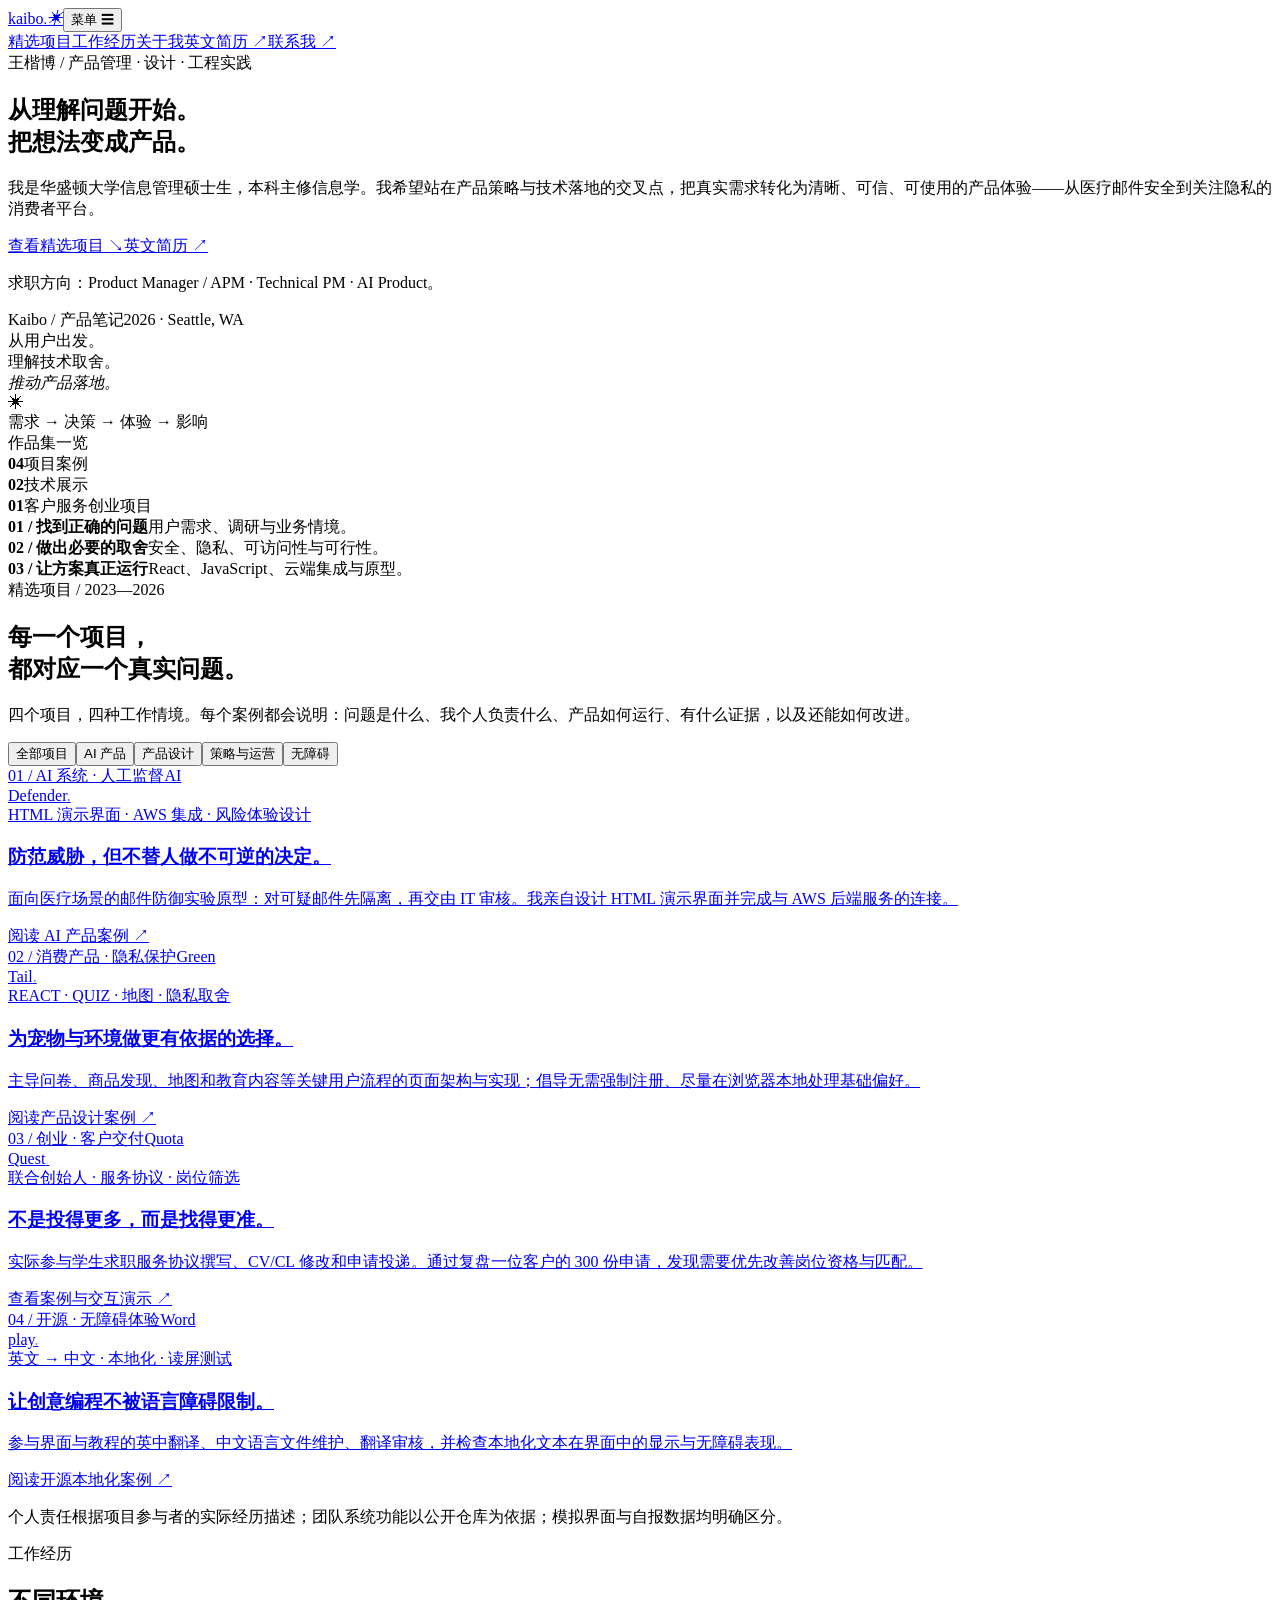
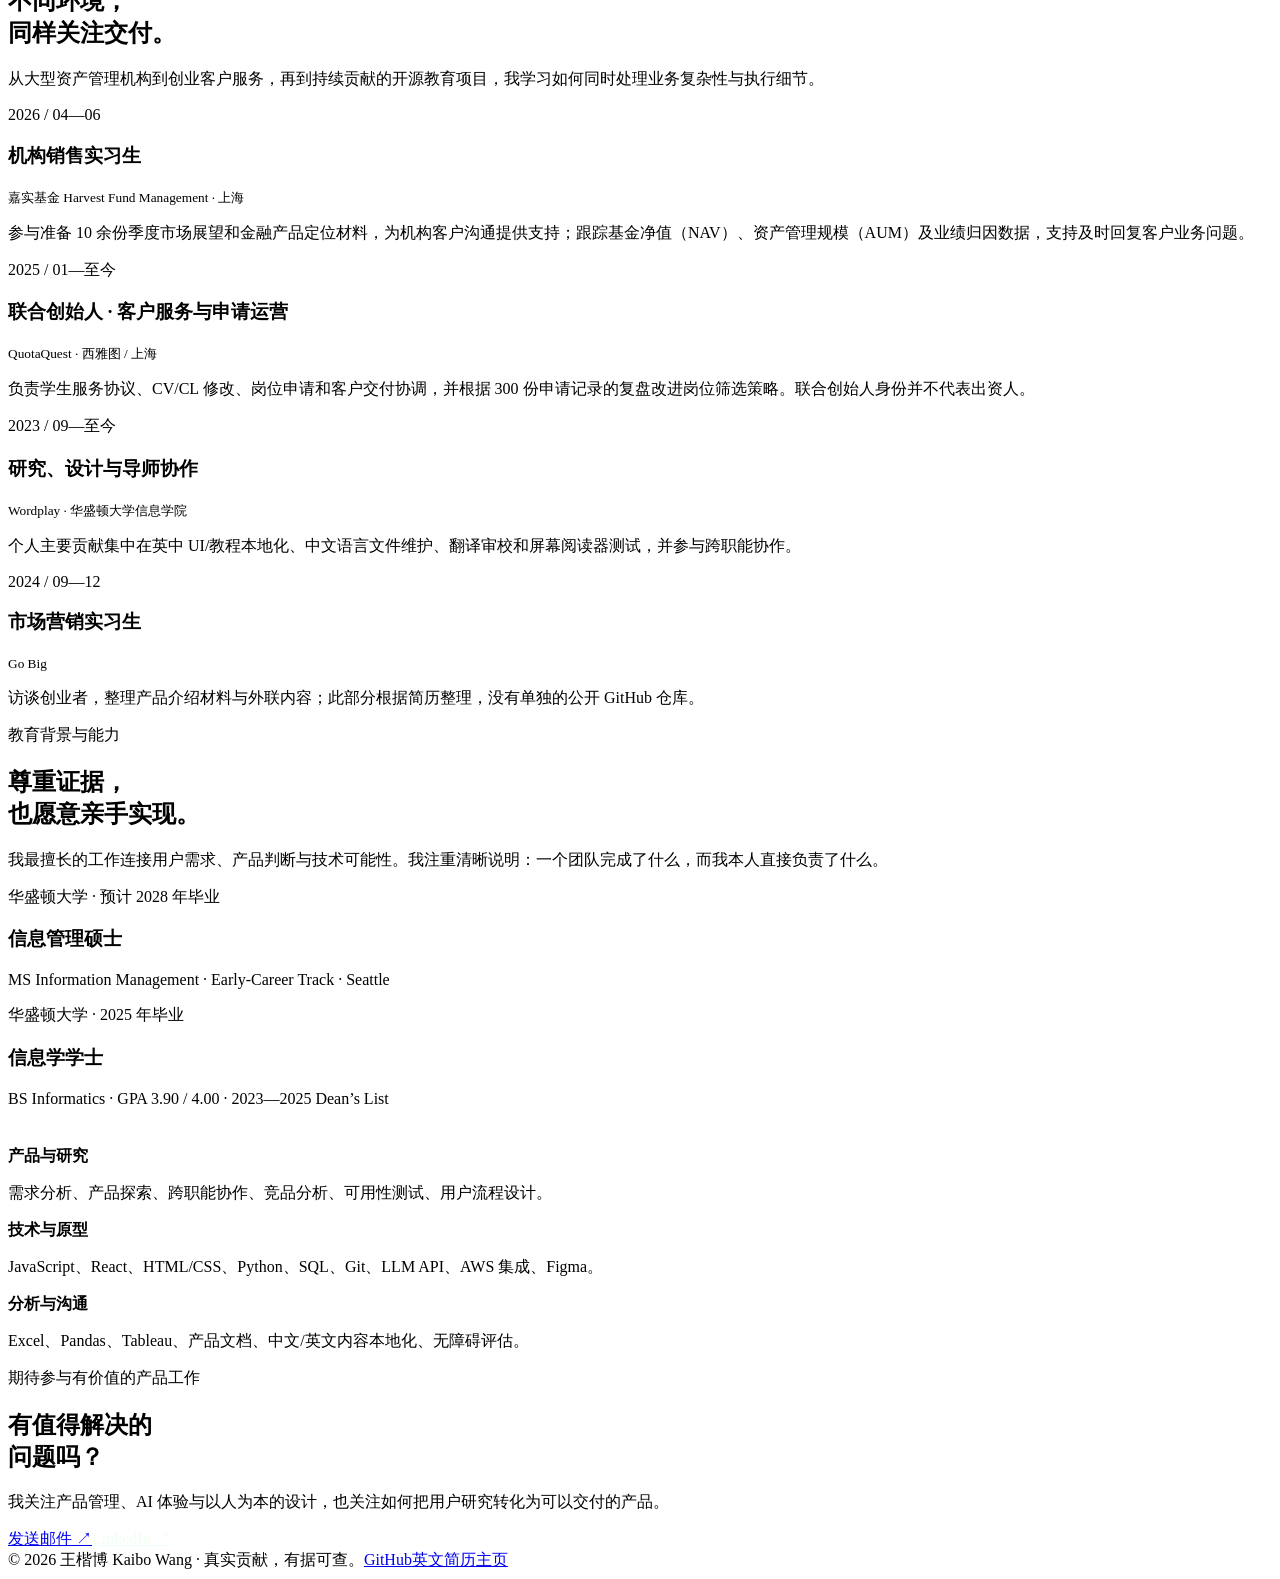
==== zh/index.html @ 2bff1574 "Add portfolio page zh/index.html" ====
<!doctype html><html lang="zh-CN"><head><meta charset="utf-8"><meta name="viewport" content="width=device-width,initial-scale=1"><meta name="theme-color" content="#f6f7f4"><meta name="description" content="王楷博的个人作品集：AI Defender、GreenTail、QuotaQuest、Wordplay，以及嘉实基金实习经历。"><meta property="og:type" content="website"><meta property="og:title" content="王楷博 Kaibo Wang — 产品管理 · AI · 设计"><meta property="og:description" content="王楷博的个人作品集：AI Defender、GreenTail、QuotaQuest、Wordplay，以及嘉实基金实习经历。"><title>王楷博 Kaibo Wang — 产品管理 · AI · 设计</title><link rel="icon" type="image/svg+xml" href="../assets/favicon.svg"><link rel="stylesheet" href="../assets/style.css"><script src="../assets/i18n.js" defer></script><script src="../assets/site.js" defer></script></head><body><nav class="nav"><div class="container nav-inner"><a class="logo" href="index.html" aria-label="王楷博的个人主页">kaibo<span style="font-size:14px">.</span><i>✳</i></a><button class="menu-button" data-menu aria-expanded="false" aria-controls="nav-links">菜单 ☰</button><div class="nav-links" id="nav-links"><a href="index.html#work">精选项目</a><a href="index.html#experience">工作经历</a><a href="index.html#about">关于我</a><a href="../assets/Kaibo_Wang_Resume.pdf" target="_blank">英文简历 ↗</a><a class="nav-cta" href="index.html#contact">联系我 ↗</a></div></div></nav><main><div class="container"><section class="hero-home"><div><div class="overline">王楷博 / 产品管理 · 设计 · 工程实践</div><h1>从理解问题开始。<br><span class="highlight">把想法</span>变成产品。</h1><p class="lede">我是华盛顿大学信息管理硕士生，本科主修信息学。我希望站在产品策略与技术落地的交叉点，把真实需求转化为清晰、可信、可使用的产品体验——从医疗邮件安全到关注隐私的消费者平台。</p><div class="actions"><a class="btn" href="#work">查看精选项目 <span>↘</span></a><a class="btn light" href="../assets/Kaibo_Wang_Resume.pdf" target="_blank">英文简历 ↗</a></div><p class="small-note">求职方向：Product Manager / APM · Technical PM · AI Product。</p></div><div class="hero-art"><div class="hero-art-top"><span>Kaibo / 产品笔记</span><span>2026 · Seattle, WA</span></div><div class="hero-art-title">从用户出发。<br>理解技术取舍。<br><em>推动产品落地。</em></div><div class="star">✳</div><div class="tiny-orbit"><span class="orb"></span> 需求 → 决策 → 体验 → 影响</div><div class="floating-note"><div class="overline">作品集一览</div><div class="nums"><div><strong>04</strong><span>项目案例</span></div><div><strong>02</strong><span>技术展示</span></div><div><strong>01</strong><span>客户服务创业项目</span></div></div></div></div></section><div class="intro-strip"><div class="intro-unit"><b>01 / 找到正确的问题</b><span>用户需求、调研与业务情境。</span></div><div class="intro-unit"><b>02 / 做出必要的取舍</b><span>安全、隐私、可访问性与可行性。</span></div><div class="intro-unit"><b>03 / 让方案真正运行</b><span>React、JavaScript、云端集成与原型。</span></div></div></div>
<section class="section" id="work"><div class="container"><div class="section-hd"><div><div class="overline">精选项目 / 2023—2026</div><h2>每一个项目，<br>都对应一个真实问题。</h2></div><p>四个项目，四种工作情境。每个案例都会说明：问题是什么、我个人负责什么、产品如何运行、有什么证据，以及还能如何改进。</p></div><div class="filter-row" aria-label="筛选项目"><button class="filter" data-filter="all" aria-pressed="true">全部项目</button><button class="filter" data-filter="ai" aria-pressed="false">AI 产品</button><button class="filter" data-filter="design" aria-pressed="false">产品设计</button><button class="filter" data-filter="strategy" aria-pressed="false">策略与运营</button><button class="filter" data-filter="inclusive" aria-pressed="false">无障碍</button></div><div class="work-grid">
<a class="work-card" data-type="ai design" href="ai-defender.html"><div class="work-art ai"><span class="index">01 / AI 系统 · 人工监督</span><span class="work-big">AI<br>Defender<span style="color:#4168d5">.</span></span><div class="art-device"><div class="dev-head"></div><div class="dev-row"></div><div class="dev-row"></div><div class="dev-row"></div></div></div><div class="work-card-body"><div class="tagline">HTML 演示界面 · AWS 集成 · 风险体验设计</div><h3>防范威胁，但不替人做不可逆的决定。</h3><p>面向医疗场景的邮件防御实验原型：对可疑邮件先隔离，再交由 IT 审核。我亲自设计 HTML 演示界面并完成与 AWS 后端服务的连接。</p><div class="linkline">阅读 AI 产品案例 <span>↗</span></div></div></a>
<a class="work-card" data-type="design" href="greentail.html"><div class="work-art green"><span class="index">02 / 消费产品 · 隐私保护</span><span class="work-big">Green<br>Tail<span style="color:#559a4b">.</span></span><div class="art-device"><div class="dev-head"></div><div class="dev-row"></div><div class="dev-row"></div><div class="dev-row"></div></div></div><div class="work-card-body"><div class="tagline">REACT · QUIZ · 地图 · 隐私取舍</div><h3>为宠物与环境做更有依据的选择。</h3><p>主导问卷、商品发现、地图和教育内容等关键用户流程的页面架构与实现；倡导无需强制注册、尽量在浏览器本地处理基础偏好。</p><div class="linkline">阅读产品设计案例 <span>↗</span></div></div></a>
<a class="work-card" data-type="strategy" href="quotaquest.html"><div class="work-art quota"><span class="index">03 / 创业 · 客户交付</span><span class="work-big">Quota<br>Quest<span style="color:#c9ef8f">.</span></span><div class="art-device"><div class="dev-head"></div><div class="dev-row"></div><div class="dev-row"></div><div class="dev-row"></div></div></div><div class="work-card-body"><div class="tagline">联合创始人 · 服务协议 · 岗位筛选</div><h3>不是投得更多，而是找得更准。</h3><p>实际参与学生求职服务协议撰写、CV/CL 修改和申请投递。通过复盘一位客户的 300 份申请，发现需要优先改善岗位资格与匹配。</p><div class="linkline">查看案例与交互演示 <span>↗</span></div></div></a>
<a class="work-card" data-type="inclusive design" href="wordplay.html"><div class="work-art word"><span class="index">04 / 开源 · 无障碍体验</span><span class="work-big">Word<br>play<span style="color:#a079c6">.</span></span><div class="art-device"><div class="dev-head"></div><div class="dev-row"></div><div class="dev-row"></div><div class="dev-row"></div></div></div><div class="work-card-body"><div class="tagline">英文 → 中文 · 本地化 · 读屏测试</div><h3>让创意编程不被语言障碍限制。</h3><p>参与界面与教程的英中翻译、中文语言文件维护、翻译审核，并检查本地化文本在界面中的显示与无障碍表现。</p><div class="linkline">阅读开源本地化案例 <span>↗</span></div></div></a>
</div><p class="disclosure">个人责任根据项目参与者的实际经历描述；团队系统功能以公开仓库为依据；模拟界面与自报数据均明确区分。</p></div></section>
<section class="section" id="experience"><div class="container experience-layout"><div><div class="overline">工作经历</div><h2>不同环境，<br>同样关注交付。</h2><p class="muted">从大型资产管理机构到创业客户服务，再到持续贡献的开源教育项目，我学习如何同时处理业务复杂性与执行细节。</p></div><div class="experience-list"><article class="exp"><time>2026 / 04—06</time><div><h3>机构销售实习生</h3><small>嘉实基金 Harvest Fund Management · 上海</small><p>参与准备 10 余份季度市场展望和金融产品定位材料，为机构客户沟通提供支持；跟踪基金净值（NAV）、资产管理规模（AUM）及业绩归因数据，支持及时回复客户业务问题。</p></div></article><article class="exp"><time>2025 / 01—至今</time><div><h3>联合创始人 · 客户服务与申请运营</h3><small>QuotaQuest · 西雅图 / 上海</small><p>负责学生服务协议、CV/CL 修改、岗位申请和客户交付协调，并根据 300 份申请记录的复盘改进岗位筛选策略。联合创始人身份并不代表出资人。</p></div></article><article class="exp"><time>2023 / 09—至今</time><div><h3>研究、设计与导师协作</h3><small>Wordplay · 华盛顿大学信息学院</small><p>个人主要贡献集中在英中 UI/教程本地化、中文语言文件维护、翻译审校和屏幕阅读器测试，并参与跨职能协作。</p></div></article><article class="exp"><time>2024 / 09—12</time><div><h3>市场营销实习生</h3><small>Go Big</small><p>访谈创业者，整理产品介绍材料与外联内容；此部分根据简历整理，没有单独的公开 GitHub 仓库。</p></div></article></div></div></section>
<section class="section" id="about"><div class="container"><div class="section-hd"><div><div class="overline">教育背景与能力</div><h2>尊重证据，<br>也愿意亲手实现。</h2></div><p>我最擅长的工作连接用户需求、产品判断与技术可能性。我注重清晰说明：一个团队完成了什么，而我本人直接负责了什么。</p></div><div class="education-grid"><article class="edu"><div class="overline">华盛顿大学 · 预计 2028 年毕业</div><h3>信息管理硕士</h3><p>MS Information Management · Early-Career Track · Seattle</p></article><article class="edu"><div class="overline">华盛顿大学 · 2025 年毕业</div><h3>信息学学士</h3><p>BS Informatics · GPA 3.90 / 4.00 · 2023—2025 Dean’s List</p></article></div><div style="height:22px"></div><div class="skills-grid"><article class="skill-col"><strong>产品与研究</strong><p>需求分析、产品探索、跨职能协作、竞品分析、可用性测试、用户流程设计。</p></article><article class="skill-col"><strong>技术与原型</strong><p>JavaScript、React、HTML/CSS、Python、SQL、Git、LLM API、AWS 集成、Figma。</p></article><article class="skill-col"><strong>分析与沟通</strong><p>Excel、Pandas、Tableau、产品文档、中文/英文内容本地化、无障碍评估。</p></article></div></div></section></main><footer class="footer" id="contact"><div class="container"><div class="footer-main"><div><div class="overline">期待参与有价值的产品工作</div><h2>有值得解决的<br>问题吗？</h2></div><div><p>我关注产品管理、AI 体验与以人为本的设计，也关注如何把用户研究转化为可以交付的产品。</p><div class="actions"><a class="btn" href="mailto:kaibowang0201@gmail.com">发送邮件 ↗</a><a class="btn ghost" style="color:#f0fff4;border-color:#72918b" href="https://www.linkedin.com/in/kaibo-wang-uw" target="_blank" rel="noopener noreferrer">LinkedIn ↗</a></div></div></div><div class="footer-bottom"><span>© 2026 王楷博 Kaibo Wang · 真实贡献，有据可查。</span><span><a href="https://github.com/KatKho" target="_blank" rel="noopener noreferrer">GitHub</a><a href="../assets/Kaibo_Wang_Resume.pdf" target="_blank">英文简历</a><a href="index.html">主页</a></span></div></div></footer></body></html>
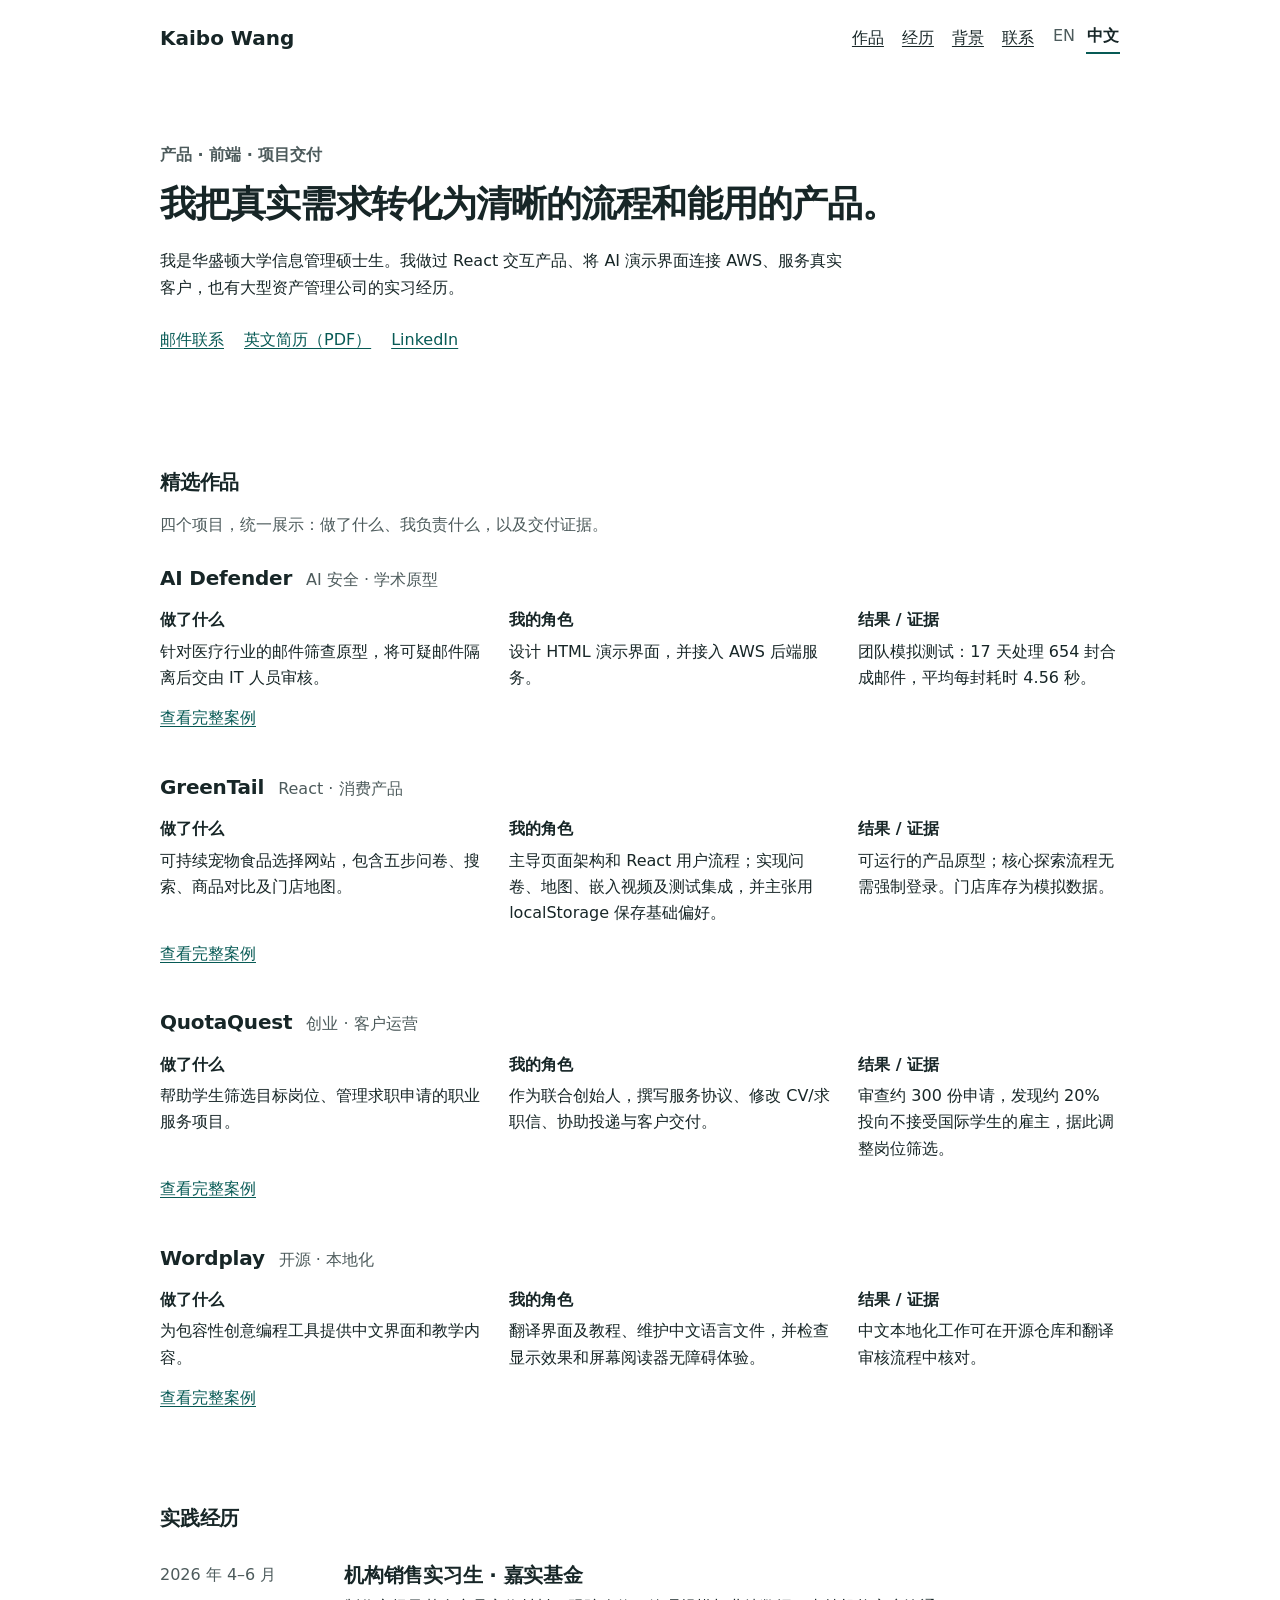
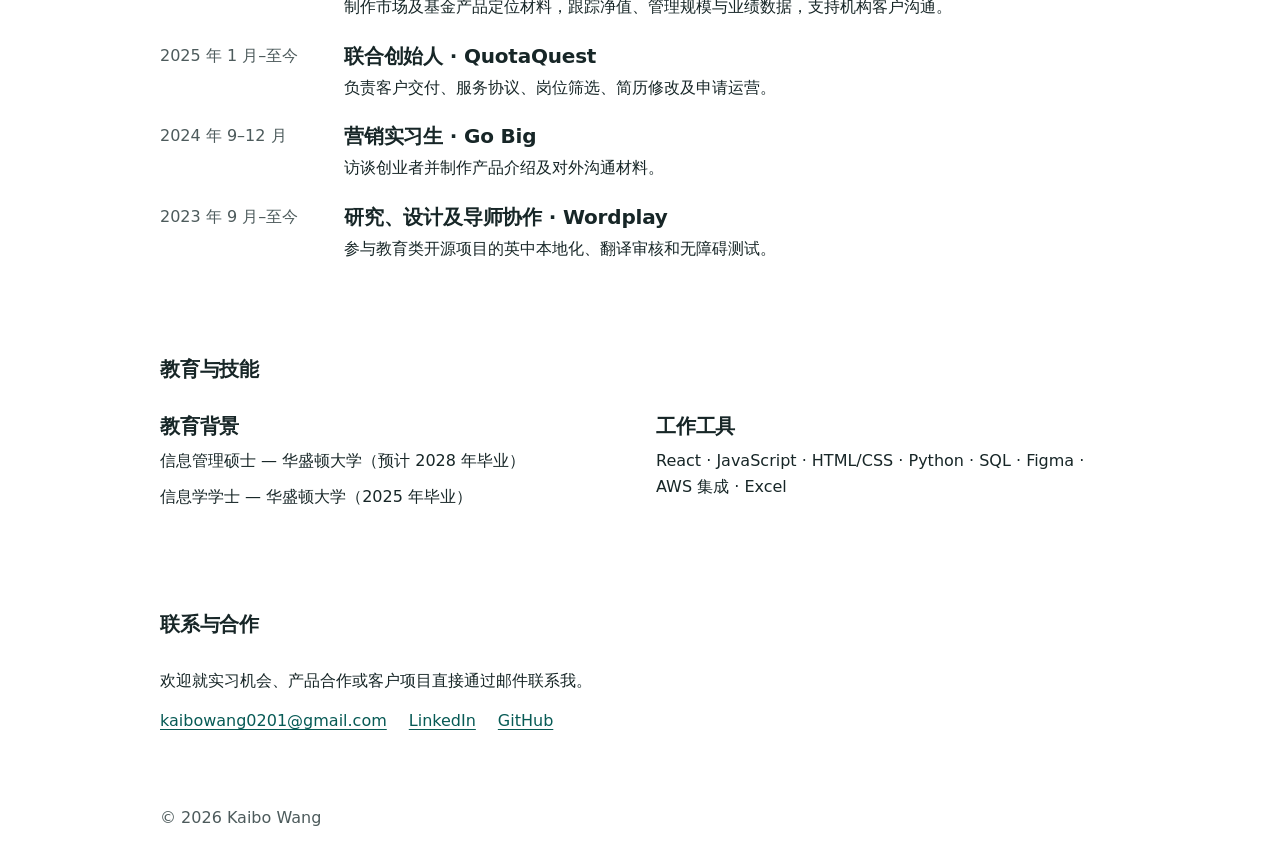
==== commit fc638b38: "Route legacy Chinese homepage to unified accessible bilingual home" ====
--- a/zh/index.html
+++ b/zh/index.html
@@ -1,9 +1,15 @@
-<!doctype html><html lang="zh-CN"><head><meta charset="utf-8"><meta name="viewport" content="width=device-width,initial-scale=1"><meta name="theme-color" content="#f6f7f4"><meta name="description" content="王楷博的个人作品集：AI Defender、GreenTail、QuotaQuest、Wordplay，以及嘉实基金实习经历。"><meta property="og:type" content="website"><meta property="og:title" content="王楷博 Kaibo Wang — 产品管理 · AI · 设计"><meta property="og:description" content="王楷博的个人作品集：AI Defender、GreenTail、QuotaQuest、Wordplay，以及嘉实基金实习经历。"><title>王楷博 Kaibo Wang — 产品管理 · AI · 设计</title><link rel="icon" type="image/svg+xml" href="../assets/favicon.svg"><link rel="stylesheet" href="../assets/style.css"><script src="../assets/i18n.js" defer></script><script src="../assets/site.js" defer></script></head><body><nav class="nav"><div class="container nav-inner"><a class="logo" href="index.html" aria-label="王楷博的个人主页">kaibo<span style="font-size:14px">.</span><i>✳</i></a><button class="menu-button" data-menu aria-expanded="false" aria-controls="nav-links">菜单 ☰</button><div class="nav-links" id="nav-links"><a href="index.html#work">精选项目</a><a href="index.html#experience">工作经历</a><a href="index.html#about">关于我</a><a href="../assets/Kaibo_Wang_Resume.pdf" target="_blank">英文简历 ↗</a><a class="nav-cta" href="index.html#contact">联系我 ↗</a></div></div></nav><main><div class="container"><section class="hero-home"><div><div class="overline">王楷博 / 产品管理 · 设计 · 工程实践</div><h1>从理解问题开始。<br><span class="highlight">把想法</span>变成产品。</h1><p class="lede">我是华盛顿大学信息管理硕士生，本科主修信息学。我希望站在产品策略与技术落地的交叉点，把真实需求转化为清晰、可信、可使用的产品体验——从医疗邮件安全到关注隐私的消费者平台。</p><div class="actions"><a class="btn" href="#work">查看精选项目 <span>↘</span></a><a class="btn light" href="../assets/Kaibo_Wang_Resume.pdf" target="_blank">英文简历 ↗</a></div><p class="small-note">求职方向：Product Manager / APM · Technical PM · AI Product。</p></div><div class="hero-art"><div class="hero-art-top"><span>Kaibo / 产品笔记</span><span>2026 · Seattle, WA</span></div><div class="hero-art-title">从用户出发。<br>理解技术取舍。<br><em>推动产品落地。</em></div><div class="star">✳</div><div class="tiny-orbit"><span class="orb"></span> 需求 → 决策 → 体验 → 影响</div><div class="floating-note"><div class="overline">作品集一览</div><div class="nums"><div><strong>04</strong><span>项目案例</span></div><div><strong>02</strong><span>技术展示</span></div><div><strong>01</strong><span>客户服务创业项目</span></div></div></div></div></section><div class="intro-strip"><div class="intro-unit"><b>01 / 找到正确的问题</b><span>用户需求、调研与业务情境。</span></div><div class="intro-unit"><b>02 / 做出必要的取舍</b><span>安全、隐私、可访问性与可行性。</span></div><div class="intro-unit"><b>03 / 让方案真正运行</b><span>React、JavaScript、云端集成与原型。</span></div></div></div>
-<section class="section" id="work"><div class="container"><div class="section-hd"><div><div class="overline">精选项目 / 2023—2026</div><h2>每一个项目，<br>都对应一个真实问题。</h2></div><p>四个项目，四种工作情境。每个案例都会说明：问题是什么、我个人负责什么、产品如何运行、有什么证据，以及还能如何改进。</p></div><div class="filter-row" aria-label="筛选项目"><button class="filter" data-filter="all" aria-pressed="true">全部项目</button><button class="filter" data-filter="ai" aria-pressed="false">AI 产品</button><button class="filter" data-filter="design" aria-pressed="false">产品设计</button><button class="filter" data-filter="strategy" aria-pressed="false">策略与运营</button><button class="filter" data-filter="inclusive" aria-pressed="false">无障碍</button></div><div class="work-grid">
-<a class="work-card" data-type="ai design" href="ai-defender.html"><div class="work-art ai"><span class="index">01 / AI 系统 · 人工监督</span><span class="work-big">AI<br>Defender<span style="color:#4168d5">.</span></span><div class="art-device"><div class="dev-head"></div><div class="dev-row"></div><div class="dev-row"></div><div class="dev-row"></div></div></div><div class="work-card-body"><div class="tagline">HTML 演示界面 · AWS 集成 · 风险体验设计</div><h3>防范威胁，但不替人做不可逆的决定。</h3><p>面向医疗场景的邮件防御实验原型：对可疑邮件先隔离，再交由 IT 审核。我亲自设计 HTML 演示界面并完成与 AWS 后端服务的连接。</p><div class="linkline">阅读 AI 产品案例 <span>↗</span></div></div></a>
-<a class="work-card" data-type="design" href="greentail.html"><div class="work-art green"><span class="index">02 / 消费产品 · 隐私保护</span><span class="work-big">Green<br>Tail<span style="color:#559a4b">.</span></span><div class="art-device"><div class="dev-head"></div><div class="dev-row"></div><div class="dev-row"></div><div class="dev-row"></div></div></div><div class="work-card-body"><div class="tagline">REACT · QUIZ · 地图 · 隐私取舍</div><h3>为宠物与环境做更有依据的选择。</h3><p>主导问卷、商品发现、地图和教育内容等关键用户流程的页面架构与实现；倡导无需强制注册、尽量在浏览器本地处理基础偏好。</p><div class="linkline">阅读产品设计案例 <span>↗</span></div></div></a>
-<a class="work-card" data-type="strategy" href="quotaquest.html"><div class="work-art quota"><span class="index">03 / 创业 · 客户交付</span><span class="work-big">Quota<br>Quest<span style="color:#c9ef8f">.</span></span><div class="art-device"><div class="dev-head"></div><div class="dev-row"></div><div class="dev-row"></div><div class="dev-row"></div></div></div><div class="work-card-body"><div class="tagline">联合创始人 · 服务协议 · 岗位筛选</div><h3>不是投得更多，而是找得更准。</h3><p>实际参与学生求职服务协议撰写、CV/CL 修改和申请投递。通过复盘一位客户的 300 份申请，发现需要优先改善岗位资格与匹配。</p><div class="linkline">查看案例与交互演示 <span>↗</span></div></div></a>
-<a class="work-card" data-type="inclusive design" href="wordplay.html"><div class="work-art word"><span class="index">04 / 开源 · 无障碍体验</span><span class="work-big">Word<br>play<span style="color:#a079c6">.</span></span><div class="art-device"><div class="dev-head"></div><div class="dev-row"></div><div class="dev-row"></div><div class="dev-row"></div></div></div><div class="work-card-body"><div class="tagline">英文 → 中文 · 本地化 · 读屏测试</div><h3>让创意编程不被语言障碍限制。</h3><p>参与界面与教程的英中翻译、中文语言文件维护、翻译审核，并检查本地化文本在界面中的显示与无障碍表现。</p><div class="linkline">阅读开源本地化案例 <span>↗</span></div></div></a>
-</div><p class="disclosure">个人责任根据项目参与者的实际经历描述；团队系统功能以公开仓库为依据；模拟界面与自报数据均明确区分。</p></div></section>
-<section class="section" id="experience"><div class="container experience-layout"><div><div class="overline">工作经历</div><h2>不同环境，<br>同样关注交付。</h2><p class="muted">从大型资产管理机构到创业客户服务，再到持续贡献的开源教育项目，我学习如何同时处理业务复杂性与执行细节。</p></div><div class="experience-list"><article class="exp"><time>2026 / 04—06</time><div><h3>机构销售实习生</h3><small>嘉实基金 Harvest Fund Management · 上海</small><p>参与准备 10 余份季度市场展望和金融产品定位材料，为机构客户沟通提供支持；跟踪基金净值（NAV）、资产管理规模（AUM）及业绩归因数据，支持及时回复客户业务问题。</p></div></article><article class="exp"><time>2025 / 01—至今</time><div><h3>联合创始人 · 客户服务与申请运营</h3><small>QuotaQuest · 西雅图 / 上海</small><p>负责学生服务协议、CV/CL 修改、岗位申请和客户交付协调，并根据 300 份申请记录的复盘改进岗位筛选策略。联合创始人身份并不代表出资人。</p></div></article><article class="exp"><time>2023 / 09—至今</time><div><h3>研究、设计与导师协作</h3><small>Wordplay · 华盛顿大学信息学院</small><p>个人主要贡献集中在英中 UI/教程本地化、中文语言文件维护、翻译审校和屏幕阅读器测试，并参与跨职能协作。</p></div></article><article class="exp"><time>2024 / 09—12</time><div><h3>市场营销实习生</h3><small>Go Big</small><p>访谈创业者，整理产品介绍材料与外联内容；此部分根据简历整理，没有单独的公开 GitHub 仓库。</p></div></article></div></div></section>
-<section class="section" id="about"><div class="container"><div class="section-hd"><div><div class="overline">教育背景与能力</div><h2>尊重证据，<br>也愿意亲手实现。</h2></div><p>我最擅长的工作连接用户需求、产品判断与技术可能性。我注重清晰说明：一个团队完成了什么，而我本人直接负责了什么。</p></div><div class="education-grid"><article class="edu"><div class="overline">华盛顿大学 · 预计 2028 年毕业</div><h3>信息管理硕士</h3><p>MS Information Management · Early-Career Track · Seattle</p></article><article class="edu"><div class="overline">华盛顿大学 · 2025 年毕业</div><h3>信息学学士</h3><p>BS Informatics · GPA 3.90 / 4.00 · 2023—2025 Dean’s List</p></article></div><div style="height:22px"></div><div class="skills-grid"><article class="skill-col"><strong>产品与研究</strong><p>需求分析、产品探索、跨职能协作、竞品分析、可用性测试、用户流程设计。</p></article><article class="skill-col"><strong>技术与原型</strong><p>JavaScript、React、HTML/CSS、Python、SQL、Git、LLM API、AWS 集成、Figma。</p></article><article class="skill-col"><strong>分析与沟通</strong><p>Excel、Pandas、Tableau、产品文档、中文/英文内容本地化、无障碍评估。</p></article></div></div></section></main><footer class="footer" id="contact"><div class="container"><div class="footer-main"><div><div class="overline">期待参与有价值的产品工作</div><h2>有值得解决的<br>问题吗？</h2></div><div><p>我关注产品管理、AI 体验与以人为本的设计，也关注如何把用户研究转化为可以交付的产品。</p><div class="actions"><a class="btn" href="mailto:kaibowang0201@gmail.com">发送邮件 ↗</a><a class="btn ghost" style="color:#f0fff4;border-color:#72918b" href="https://www.linkedin.com/in/kaibo-wang-uw" target="_blank" rel="noopener noreferrer">LinkedIn ↗</a></div></div></div><div class="footer-bottom"><span>© 2026 王楷博 Kaibo Wang · 真实贡献，有据可查。</span><span><a href="https://github.com/KatKho" target="_blank" rel="noopener noreferrer">GitHub</a><a href="../assets/Kaibo_Wang_Resume.pdf" target="_blank">英文简历</a><a href="index.html">主页</a></span></div></div></footer></body></html>+<!doctype html>
+<html lang="zh-CN">
+<head>
+  <meta charset="utf-8">
+  <meta name="viewport" content="width=device-width, initial-scale=1">
+  <meta http-equiv="refresh" content="0; url=../index.html?lang=zh">
+  <title>王楷博 — 精选作品</title>
+</head>
+<body>
+  <p><a href="../index.html?lang=zh">前往中文主页</a></p>
+  <script>
+    location.replace("../index.html?lang=zh" + location.hash);
+  </script>
+</body>
+</html>
